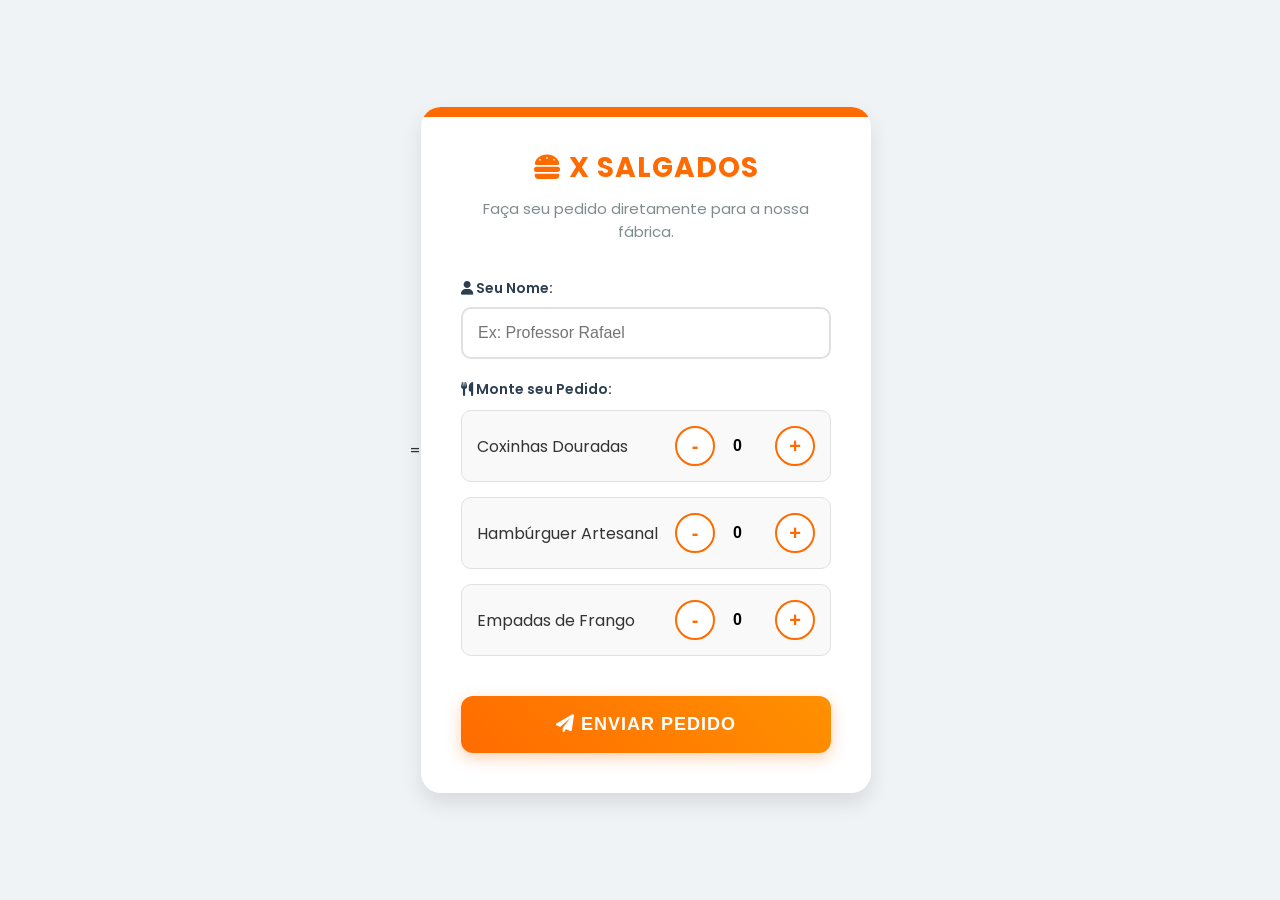
==== index.html @ 655c5679 "Add files via upload" ====
=<!DOCTYPE html>
<html lang="pt-BR">
<head>
    <meta charset="UTF-8">
    <meta name="viewport" content="width=device-width, initial-scale=1.0">
    <title>X Salgados - Portal do Cliente</title>
    <link href="https://fonts.googleapis.com/css2?family=Poppins:wght@400;600;700&display=swap" rel="stylesheet">
    <link rel="stylesheet" href="https://cdnjs.cloudflare.com/ajax/libs/font-awesome/6.0.0/css/all.min.css">
    <link rel="stylesheet" href="style.css">
</head>
<body>

    <div class="container">
        <h2><i class="fas fa-hamburger"></i> X Salgados</h2>
        <p class="subtitle">Faça seu pedido diretamente para a nossa fábrica.</p>

        <form id="formPedido">
            <div class="form-group">
                <label for="nomeCliente"><i class="fas fa-user"></i> Seu Nome:</label>
                <input type="text" id="nomeCliente" placeholder="Ex: Professor Rafael" required>
            </div>

            <div class="form-group">
                <label><i class="fas fa-utensils"></i> Monte seu Pedido:</label>
                
                <div class="cardapio-lista">
                    <div class="menu-item" data-nome="Coxinhas Douradas">
                        <div class="item-info">
                            <span class="item-nome">Coxinhas Douradas</span>
                        </div>
                        <div class="item-controles">
                            <button type="button" class="btn-qtd" onclick="mudarQtd(this, -1)">-</button>
                            <input type="number" class="input-qtd" value="0" readonly>
                            <button type="button" class="btn-qtd" onclick="mudarQtd(this, 1)">+</button>
                        </div>
                    </div>

                    <div class="menu-item" data-nome="Hambúrguer Artesanal">
                        <div class="item-info">
                            <span class="item-nome">Hambúrguer Artesanal</span>
                        </div>
                        <div class="item-controles">
                            <button type="button" class="btn-qtd" onclick="mudarQtd(this, -1)">-</button>
                            <input type="number" class="input-qtd" value="0" readonly>
                            <button type="button" class="btn-qtd" onclick="mudarQtd(this, 1)">+</button>
                        </div>
                    </div>

                    <div class="menu-item" data-nome="Empadas de Frango">
                        <div class="item-info">
                            <span class="item-nome">Empadas de Frango</span>
                        </div>
                        <div class="item-controles">
                            <button type="button" class="btn-qtd" onclick="mudarQtd(this, -1)">-</button>
                            <input type="number" class="input-qtd" value="0" readonly>
                            <button type="button" class="btn-qtd" onclick="mudarQtd(this, 1)">+</button>
                        </div>
                    </div>
                </div>
            </div>

            <button type="submit"><i class="fas fa-paper-plane"></i> Enviar Pedido</button>
        </form>

        <div id="telaSucesso">
            <div class="success-icon"><i class="fas fa-motorcycle"></i></div>
            <h3>Pedido a Caminho!</h3>
            <div id="infoPedidoGerado"></div>
            
            <div class="tracking-container">
                <div class="step active" id="step-1">
                    <div class="step-icon"><i class="fas fa-file-invoice"></i></div>
                    <div class="step-text">Pedido Recebido</div>
                </div>
                <div class="step" id="step-2">
                    <div class="step-icon"><i class="fas fa-fire-burner"></i></div>
                    <div class="step-text">Preparando (Cozinha)</div>
                </div>
                <div class="step" id="step-3">
                    <div class="step-icon"><i class="fas fa-box-open"></i></div>
                    <div class="step-text">Finalizando (Embalagem)</div>
                </div>
                <div class="step" id="step-4">
                    <div class="step-icon"><i class="fas fa-helmet-safety"></i></div>
                    <div class="step-text">Aguardando Motoboy</div>
                </div>
            </div>
        </div>
    </div>

    <script src="script.js"></script>
</body>
</html>
---- style.css ----
/* Configurações Globais - Aparência Moderna */
:root {
    --primary-color: #ff6b00; /* Laranja X Salgados Vibrante */
    --secondary-color: #2c3e50; /* Azul Escuro Profissional */
    --success-color: #2ecc71; /* Verde Sucesso */
    --background-color: #f0f3f5;
    --card-background: #ffffff;
    --text-color: #333333;
    --shadow: 0 10px 20px rgba(0,0,0,0.1);
}

* {
    box-sizing: border-box;
    margin: 0;
    padding: 0;
}

body {
    font-family: 'Poppins', sans-serif;
    background-color: var(--background-color);
    color: var(--text-color);
    display: flex;
    justify-content: center;
    align-items: center;
    min-height: 100vh;
    padding: 20px;
}

.container {
    background-color: var(--card-background);
    padding: 40px;
    border-radius: 20px;
    box-shadow: var(--shadow);
    width: 100%;
    max-width: 450px;
    text-align: center;
    position: relative;
    overflow: hidden;
}

.container::before {
    content: '';
    position: absolute;
    top: 0;
    left: 0;
    width: 100%;
    height: 10px;
    background-color: var(--primary-color);
}

h2 {
    color: var(--primary-color);
    font-size: 28px;
    font-weight: 700;
    margin-bottom: 8px;
    text-transform: uppercase;
    letter-spacing: 1px;
}

p.subtitle {
    color: #7f8c8d;
    font-size: 15px;
    margin-bottom: 35px;
}

.form-group {
    text-align: left;
    margin-bottom: 20px;
}

label {
    font-weight: 600;
    color: var(--secondary-color);
    display: block;
    margin-bottom: 8px;
    font-size: 14px;
}

input[type="text"] {
    width: 100%;
    padding: 15px;
    border: 2px solid #e0e0e0;
    border-radius: 10px;
    font-size: 16px;
    transition: border-color 0.3s ease;
}

input[type="text"]:focus {
    border-color: var(--primary-color);
    outline: none;
}

/* Botão Enviar Grandioso */
button[type="submit"] {
    width: 100%;
    background: linear-gradient(45deg, var(--primary-color), #ff9100);
    color: white;
    border: none;
    padding: 18px;
    margin-top: 20px;
    border-radius: 12px;
    font-size: 18px;
    font-weight: 700;
    cursor: pointer;
    text-transform: uppercase;
    letter-spacing: 1px;
    box-shadow: 0 5px 15px rgba(255, 107, 0, 0.3);
    transition: all 0.3s ease;
}

button[type="submit"]:hover {
    transform: translateY(-3px);
    box-shadow: 0 8px 20px rgba(255, 107, 0, 0.4);
}

/* --- ESTILOS DO CARDÁPIO (+ e -) --- */
.cardapio-lista {
    display: flex;
    flex-direction: column;
    gap: 15px;
    margin-top: 10px;
}

.menu-item {
    display: flex;
    justify-content: space-between;
    align-items: center;
    background-color: #f9f9f9;
    padding: 15px;
    border-radius: 10px;
    border: 1px solid #e0e0e0;
}

.item-nome .item-controles {
    display: flex; /* Isso faz ficarem na mesma linha */
    align-items: center;
    gap: 15px; /* Espaço entre os botões */
}

.btn-qtd {
    width: 40px !important; /* Força o tamanho pequeno */
    height: 40px !important; /* Força o tamanho pequeno */
    border-radius: 50%;
    background-color: white;
    color: var(--primary-color);
    border: 2px solid var(--primary-color);
    font-size: 24px;
    font-weight: bold;
    display: flex;
    justify-content: center;
    align-items: center;
    cursor: pointer;
    padding: 0;
    margin: 0;
}

.input-qtd {
    width: 40px;
    text-align: center;
    font-size: 18px;
    font-weight: bold;
    border: none;
    background: transparent;
}

.item-controles {
    display: flex;
    align-items: center;
    gap: 10px;
}

.btn-qtd {
    width: 35px;
    height: 35px;
    border-radius: 50%;
    background-color: white;
    color: var(--primary-color);
    border: 2px solid var(--primary-color);
    font-size: 20px;
    font-weight: bold;
    display: flex;
    justify-content: center;
    align-items: center;
    cursor: pointer;
    padding: 0;
    margin: 0;
}

.btn-qtd:hover {
    background-color: var(--primary-color);
    color: white;
}

.input-qtd {
    width: 40px;
    text-align: center;
    font-size: 16px;
    font-weight: bold;
    border: none;
    background: transparent;
}

/* --- ANIMAÇÕES E TELA DE SUCESSO --- */
@keyframes slideIn {
    from { opacity: 0; transform: translateY(20px); }
    to { opacity: 1; transform: translateY(0); }
}

#formPedido, #telaSucesso {
    animation: slideIn 0.5s ease-out;
}

#telaSucesso {
    display: none;
    padding: 20px 0;
}

#telaSucesso h3 {
    color: var(--success-color);
    font-size: 24px;
    margin-bottom: 15px;
}

#infoPedidoGerado {
    font-size: 16px;
    color: var(--secondary-color);
    line-height: 1.6;
    margin-bottom: 20px;
    background-color: #f9f9f9;
    padding: 15px;
    border-radius: 10px;
    border: 1px solid #e0e0e0;
    text-align: left;
}

.success-icon {
    font-size: 60px;
    color: var(--success-color);
    margin-bottom: 15px;
}

/* --- ESTILOS DO RASTREAMENTO (TRACKING IFOOD) --- */
.tracking-container {
    margin-top: 30px;
    text-align: left;
    position: relative;
    padding-left: 20px;
}

.tracking-container::before {
    content: '';
    position: absolute;
    left: 35px;
    top: 10px;
    bottom: 30px;
    width: 3px;
    background-color: #e0e0e0;
    z-index: 1;
}

.step {
    display: flex;
    align-items: center;
    margin-bottom: 25px;
    position: relative;
    z-index: 2;
    opacity: 0.4;
    transition: all 0.5s ease;
}

.step.active {
    opacity: 1;
}

.step-icon {
    width: 32px;
    height: 32px;
    background-color: #e0e0e0;
    color: white;
    border-radius: 50%;
    display: flex;
    justify-content: center;
    align-items: center;
    margin-right: 15px;
    font-size: 14px;
    transition: all 0.5s ease;
}

.step.active .step-icon {
    background-color: var(--primary-color);
    box-shadow: 0 0 10px rgba(255, 107, 0, 0.4);
    transform: scale(1.1);
}

.step#step-4.active .step-icon {
    background-color: var(--success-color);
    box-shadow: 0 0 10px rgba(46, 204, 113, 0.4);
}

.step-text {
    font-weight: 600;
    color: var(--secondary-color);
    font-size: 15px;
}
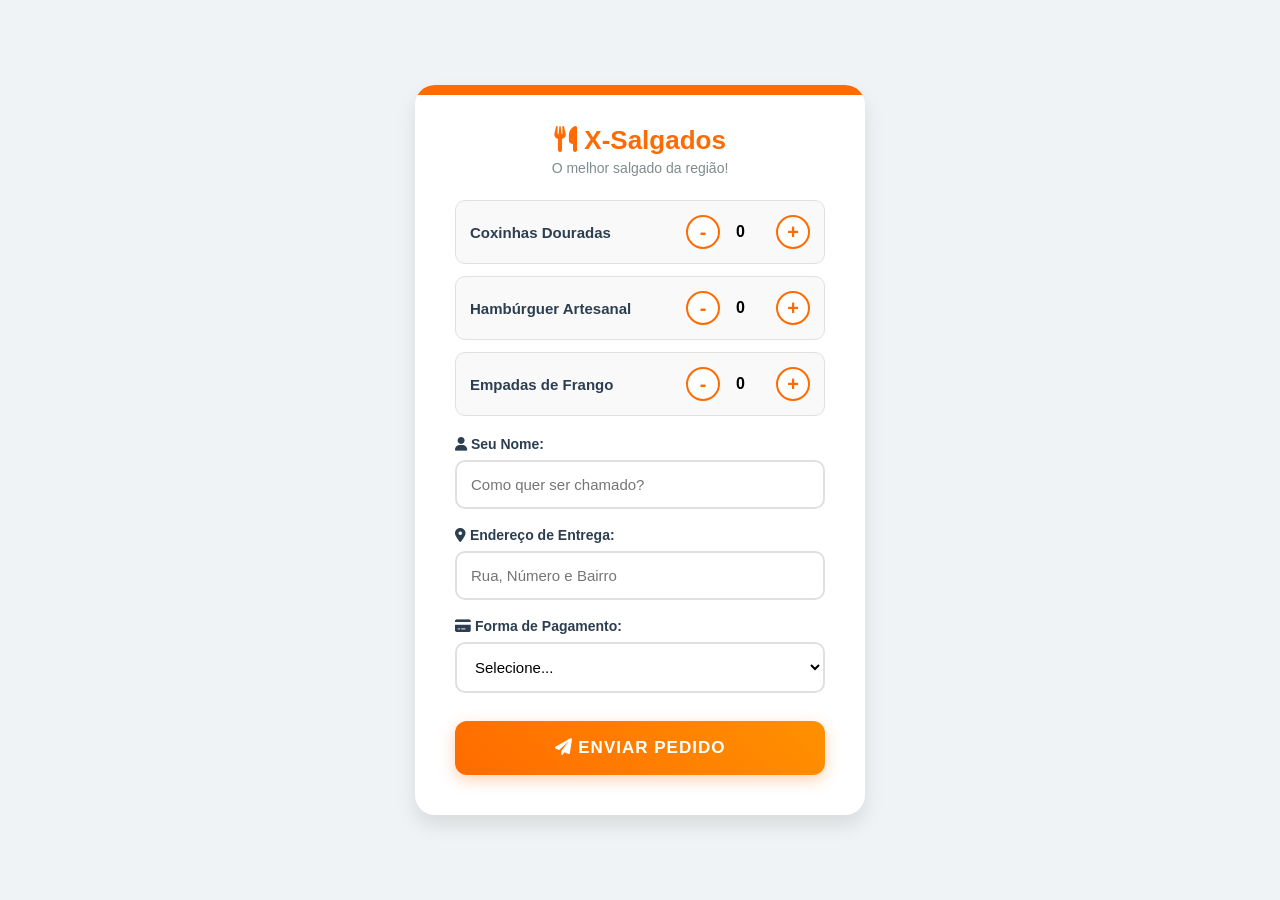
==== commit 0441502d: "Add files via upload" ====
--- a/index.html
+++ b/index.html
@@ -1,93 +1,124 @@
-=<!DOCTYPE html>
-<html lang="pt-BR">
-<head>
-    <meta charset="UTF-8">
-    <meta name="viewport" content="width=device-width, initial-scale=1.0">
-    <title>X Salgados - Portal do Cliente</title>
-    <link href="https://fonts.googleapis.com/css2?family=Poppins:wght@400;600;700&display=swap" rel="stylesheet">
-    <link rel="stylesheet" href="https://cdnjs.cloudflare.com/ajax/libs/font-awesome/6.0.0/css/all.min.css">
-    <link rel="stylesheet" href="style.css">
-</head>
-<body>
-
-    <div class="container">
-        <h2><i class="fas fa-hamburger"></i> X Salgados</h2>
-        <p class="subtitle">Faça seu pedido diretamente para a nossa fábrica.</p>
-
-        <form id="formPedido">
-            <div class="form-group">
-                <label for="nomeCliente"><i class="fas fa-user"></i> Seu Nome:</label>
-                <input type="text" id="nomeCliente" placeholder="Ex: Professor Rafael" required>
-            </div>
-
-            <div class="form-group">
-                <label><i class="fas fa-utensils"></i> Monte seu Pedido:</label>
-                
-                <div class="cardapio-lista">
-                    <div class="menu-item" data-nome="Coxinhas Douradas">
-                        <div class="item-info">
-                            <span class="item-nome">Coxinhas Douradas</span>
-                        </div>
-                        <div class="item-controles">
-                            <button type="button" class="btn-qtd" onclick="mudarQtd(this, -1)">-</button>
-                            <input type="number" class="input-qtd" value="0" readonly>
-                            <button type="button" class="btn-qtd" onclick="mudarQtd(this, 1)">+</button>
-                        </div>
-                    </div>
-
-                    <div class="menu-item" data-nome="Hambúrguer Artesanal">
-                        <div class="item-info">
-                            <span class="item-nome">Hambúrguer Artesanal</span>
-                        </div>
-                        <div class="item-controles">
-                            <button type="button" class="btn-qtd" onclick="mudarQtd(this, -1)">-</button>
-                            <input type="number" class="input-qtd" value="0" readonly>
-                            <button type="button" class="btn-qtd" onclick="mudarQtd(this, 1)">+</button>
-                        </div>
-                    </div>
-
-                    <div class="menu-item" data-nome="Empadas de Frango">
-                        <div class="item-info">
-                            <span class="item-nome">Empadas de Frango</span>
-                        </div>
-                        <div class="item-controles">
-                            <button type="button" class="btn-qtd" onclick="mudarQtd(this, -1)">-</button>
-                            <input type="number" class="input-qtd" value="0" readonly>
-                            <button type="button" class="btn-qtd" onclick="mudarQtd(this, 1)">+</button>
-                        </div>
-                    </div>
-                </div>
-            </div>
-
-            <button type="submit"><i class="fas fa-paper-plane"></i> Enviar Pedido</button>
-        </form>
-
-        <div id="telaSucesso">
-            <div class="success-icon"><i class="fas fa-motorcycle"></i></div>
-            <h3>Pedido a Caminho!</h3>
-            <div id="infoPedidoGerado"></div>
-            
-            <div class="tracking-container">
-                <div class="step active" id="step-1">
-                    <div class="step-icon"><i class="fas fa-file-invoice"></i></div>
-                    <div class="step-text">Pedido Recebido</div>
-                </div>
-                <div class="step" id="step-2">
-                    <div class="step-icon"><i class="fas fa-fire-burner"></i></div>
-                    <div class="step-text">Preparando (Cozinha)</div>
-                </div>
-                <div class="step" id="step-3">
-                    <div class="step-icon"><i class="fas fa-box-open"></i></div>
-                    <div class="step-text">Finalizando (Embalagem)</div>
-                </div>
-                <div class="step" id="step-4">
-                    <div class="step-icon"><i class="fas fa-helmet-safety"></i></div>
-                    <div class="step-text">Aguardando Motoboy</div>
-                </div>
-            </div>
-        </div>
-    </div>
-
-    <script src="script.js"></script>
-</body>
-</html>+<!DOCTYPE html>
+<html lang="pt-BR">
+<head>
+    <meta charset="UTF-8">
+    <meta name="viewport" content="width=device-width, initial-scale=1.0">
+    <title>X-Salgados - Pedido Online</title>
+    <link rel="stylesheet" href="style.css">
+    <link rel="stylesheet" href="https://cdnjs.cloudflare.com/ajax/libs/font-awesome/6.0.0/css/all.min.css">
+</head>
+<body>
+    <div class="container">
+        <header>
+            <h1><i class="fas fa-utensils"></i> X-Salgados</h1>
+            <p>O melhor salgado da região!</p>
+        </header>
+
+        <form id="formPedido">
+            <div class="cardapio-lista">
+                <div class="menu-item" data-nome="Coxinhas Douradas">
+                    <div class="item-info"><h3>Coxinhas Douradas</h3></div>
+                    <div class="item-controles">
+                        <button type="button" class="btn-qtd" onclick="mudarQtd(this, -1)">-</button>
+                        <input type="number" class="input-qtd" value="0" readonly>
+                        <button type="button" class="btn-qtd" onclick="mudarQtd(this, 1)">+</button>
+                    </div>
+                </div>
+                <div class="menu-item" data-nome="Hambúrguer Artesanal">
+                    <div class="item-info"><h3>Hambúrguer Artesanal</h3></div>
+                    <div class="item-controles">
+                        <button type="button" class="btn-qtd" onclick="mudarQtd(this, -1)">-</button>
+                        <input type="number" class="input-qtd" value="0" readonly>
+                        <button type="button" class="btn-qtd" onclick="mudarQtd(this, 1)">+</button>
+                    </div>
+                </div>
+                <div class="menu-item" data-nome="Empadas de Frango">
+                    <div class="item-info"><h3>Empadas de Frango</h3></div>
+                    <div class="item-controles">
+                        <button type="button" class="btn-qtd" onclick="mudarQtd(this, -1)">-</button>
+                        <input type="number" class="input-qtd" value="0" readonly>
+                        <button type="button" class="btn-qtd" onclick="mudarQtd(this, 1)">+</button>
+                    </div>
+                </div>
+            </div>
+
+            <div class="dados-cliente">
+                <div class="form-group">
+                    <label><i class="fas fa-user"></i> Seu Nome:</label>
+                    <input type="text" id="nomeCliente" placeholder="Como quer ser chamado?" required>
+                </div>
+                <div class="form-group">
+                    <label><i class="fas fa-map-marker-alt"></i> Endereço de Entrega:</label>
+                    <input type="text" id="enderecoCliente" placeholder="Rua, Número e Bairro" required>
+                </div>
+                <div class="form-group">
+                    <label><i class="fas fa-credit-card"></i> Forma de Pagamento:</label>
+                    <select id="pagamento" required onchange="mostrarInfoPagamento(this.value)">
+                        <option value="">Selecione...</option>
+                        <option value="Pix">Pix</option>
+                        <option value="Cartão (Maquininha)">Cartão (Maquininha)</option>
+                        <option value="Dinheiro">Dinheiro</option>
+                    </select>
+                </div>
+
+                <!-- BLOCO PIX -->
+                <div id="bloco-pix" class="bloco-pagamento" style="display:none;">
+                    <div class="pix-box">
+                        <div class="pix-topo">💸 Pague via Pix</div>
+                        <p class="pix-label">Chave Pix (Celular):</p>
+                        <div class="pix-chave-container">
+                            <span id="pix-chave" class="pix-chave">11999999999</span>
+                            <button type="button" class="btn-copiar" onclick="copiarPix()">
+                                <i class="fas fa-copy"></i> Copiar
+                            </button>
+                        </div>
+                        <p class="pix-nome">Favorecido: <strong>X-Salgados SENAI</strong></p>
+                        <p class="pix-aviso">⚠️ Envie o comprovante pelo WhatsApp após pagar</p>
+                    </div>
+                </div>
+
+                <!-- BLOCO CARTÃO -->
+                <div id="bloco-cartao" class="bloco-pagamento" style="display:none;">
+                    <div class="info-box cartao-box">
+                        <i class="fas fa-credit-card"></i>
+                        <p>A maquininha será levada pelo entregador.<br><strong>Débito e Crédito aceitos!</strong></p>
+                    </div>
+                </div>
+
+                <!-- BLOCO DINHEIRO -->
+                <div id="bloco-dinheiro" class="bloco-pagamento" style="display:none;">
+                    <div class="info-box dinheiro-box">
+                        <i class="fas fa-money-bill-wave"></i>
+                        <p>Pagamento na entrega em dinheiro.</p>
+                    </div>
+                    <div class="form-group" style="margin-top:12px;">
+                        <label>Troco para quanto? <span style="color:#999;font-weight:400">(opcional)</span></label>
+                        <input type="text" id="trocoCliente" placeholder="Ex: R$ 50,00">
+                    </div>
+                </div>
+            </div>
+
+            <button type="submit" class="btn-enviar">
+                <i class="fas fa-paper-plane"></i> Enviar Pedido
+            </button>
+        </form>
+
+        <!-- TELA DE SUCESSO -->
+        <div id="telaSucesso" style="display: none; text-align: center;">
+            <div class="sucesso-icon">✅</div>
+            <h2>Pedido Recebido!</h2>
+            <div id="infoPedidoGerado" class="info-final"></div>
+            <div id="instrucao-pagamento" class="instrucao-pagamento"></div>
+
+            <div class="rastreio">
+                <div class="step active" id="step-1"><span>1</span> Pedido Recebido</div>
+                <div class="step" id="step-2"><span>2</span> Na Cozinha</div>
+                <div class="step" id="step-3"><span>3</span> Saiu para Entrega</div>
+                <div class="step" id="step-4"><span>4</span> Entregue!</div>
+            </div>
+        </div>
+    </div>
+
+    <script src="script.js"></script>
+</body>
+</html>
--- a/style.css
+++ b/style.css
@@ -1,304 +1,343 @@
-/* Configurações Globais - Aparência Moderna */
-:root {
-    --primary-color: #ff6b00; /* Laranja X Salgados Vibrante */
-    --secondary-color: #2c3e50; /* Azul Escuro Profissional */
-    --success-color: #2ecc71; /* Verde Sucesso */
-    --background-color: #f0f3f5;
-    --card-background: #ffffff;
-    --text-color: #333333;
-    --shadow: 0 10px 20px rgba(0,0,0,0.1);
-}
-
-* {
-    box-sizing: border-box;
-    margin: 0;
-    padding: 0;
-}
-
-body {
-    font-family: 'Poppins', sans-serif;
-    background-color: var(--background-color);
-    color: var(--text-color);
-    display: flex;
-    justify-content: center;
-    align-items: center;
-    min-height: 100vh;
-    padding: 20px;
-}
-
-.container {
-    background-color: var(--card-background);
-    padding: 40px;
-    border-radius: 20px;
-    box-shadow: var(--shadow);
-    width: 100%;
-    max-width: 450px;
-    text-align: center;
-    position: relative;
-    overflow: hidden;
-}
-
-.container::before {
-    content: '';
-    position: absolute;
-    top: 0;
-    left: 0;
-    width: 100%;
-    height: 10px;
-    background-color: var(--primary-color);
-}
-
-h2 {
-    color: var(--primary-color);
-    font-size: 28px;
-    font-weight: 700;
-    margin-bottom: 8px;
-    text-transform: uppercase;
-    letter-spacing: 1px;
-}
-
-p.subtitle {
-    color: #7f8c8d;
-    font-size: 15px;
-    margin-bottom: 35px;
-}
-
-.form-group {
-    text-align: left;
-    margin-bottom: 20px;
-}
-
-label {
-    font-weight: 600;
-    color: var(--secondary-color);
-    display: block;
-    margin-bottom: 8px;
-    font-size: 14px;
-}
-
-input[type="text"] {
-    width: 100%;
-    padding: 15px;
-    border: 2px solid #e0e0e0;
-    border-radius: 10px;
-    font-size: 16px;
-    transition: border-color 0.3s ease;
-}
-
-input[type="text"]:focus {
-    border-color: var(--primary-color);
-    outline: none;
-}
-
-/* Botão Enviar Grandioso */
-button[type="submit"] {
-    width: 100%;
-    background: linear-gradient(45deg, var(--primary-color), #ff9100);
-    color: white;
-    border: none;
-    padding: 18px;
-    margin-top: 20px;
-    border-radius: 12px;
-    font-size: 18px;
-    font-weight: 700;
-    cursor: pointer;
-    text-transform: uppercase;
-    letter-spacing: 1px;
-    box-shadow: 0 5px 15px rgba(255, 107, 0, 0.3);
-    transition: all 0.3s ease;
-}
-
-button[type="submit"]:hover {
-    transform: translateY(-3px);
-    box-shadow: 0 8px 20px rgba(255, 107, 0, 0.4);
-}
-
-/* --- ESTILOS DO CARDÁPIO (+ e -) --- */
-.cardapio-lista {
-    display: flex;
-    flex-direction: column;
-    gap: 15px;
-    margin-top: 10px;
-}
-
-.menu-item {
-    display: flex;
-    justify-content: space-between;
-    align-items: center;
-    background-color: #f9f9f9;
-    padding: 15px;
-    border-radius: 10px;
-    border: 1px solid #e0e0e0;
-}
-
-.item-nome .item-controles {
-    display: flex; /* Isso faz ficarem na mesma linha */
-    align-items: center;
-    gap: 15px; /* Espaço entre os botões */
-}
-
-.btn-qtd {
-    width: 40px !important; /* Força o tamanho pequeno */
-    height: 40px !important; /* Força o tamanho pequeno */
-    border-radius: 50%;
-    background-color: white;
-    color: var(--primary-color);
-    border: 2px solid var(--primary-color);
-    font-size: 24px;
-    font-weight: bold;
-    display: flex;
-    justify-content: center;
-    align-items: center;
-    cursor: pointer;
-    padding: 0;
-    margin: 0;
-}
-
-.input-qtd {
-    width: 40px;
-    text-align: center;
-    font-size: 18px;
-    font-weight: bold;
-    border: none;
-    background: transparent;
-}
-
-.item-controles {
-    display: flex;
-    align-items: center;
-    gap: 10px;
-}
-
-.btn-qtd {
-    width: 35px;
-    height: 35px;
-    border-radius: 50%;
-    background-color: white;
-    color: var(--primary-color);
-    border: 2px solid var(--primary-color);
-    font-size: 20px;
-    font-weight: bold;
-    display: flex;
-    justify-content: center;
-    align-items: center;
-    cursor: pointer;
-    padding: 0;
-    margin: 0;
-}
-
-.btn-qtd:hover {
-    background-color: var(--primary-color);
-    color: white;
-}
-
-.input-qtd {
-    width: 40px;
-    text-align: center;
-    font-size: 16px;
-    font-weight: bold;
-    border: none;
-    background: transparent;
-}
-
-/* --- ANIMAÇÕES E TELA DE SUCESSO --- */
-@keyframes slideIn {
-    from { opacity: 0; transform: translateY(20px); }
-    to { opacity: 1; transform: translateY(0); }
-}
-
-#formPedido, #telaSucesso {
-    animation: slideIn 0.5s ease-out;
-}
-
-#telaSucesso {
-    display: none;
-    padding: 20px 0;
-}
-
-#telaSucesso h3 {
-    color: var(--success-color);
-    font-size: 24px;
-    margin-bottom: 15px;
-}
-
-#infoPedidoGerado {
-    font-size: 16px;
-    color: var(--secondary-color);
-    line-height: 1.6;
-    margin-bottom: 20px;
-    background-color: #f9f9f9;
-    padding: 15px;
-    border-radius: 10px;
-    border: 1px solid #e0e0e0;
-    text-align: left;
-}
-
-.success-icon {
-    font-size: 60px;
-    color: var(--success-color);
-    margin-bottom: 15px;
-}
-
-/* --- ESTILOS DO RASTREAMENTO (TRACKING IFOOD) --- */
-.tracking-container {
-    margin-top: 30px;
-    text-align: left;
-    position: relative;
-    padding-left: 20px;
-}
-
-.tracking-container::before {
-    content: '';
-    position: absolute;
-    left: 35px;
-    top: 10px;
-    bottom: 30px;
-    width: 3px;
-    background-color: #e0e0e0;
-    z-index: 1;
-}
-
-.step {
-    display: flex;
-    align-items: center;
-    margin-bottom: 25px;
-    position: relative;
-    z-index: 2;
-    opacity: 0.4;
-    transition: all 0.5s ease;
-}
-
-.step.active {
-    opacity: 1;
-}
-
-.step-icon {
-    width: 32px;
-    height: 32px;
-    background-color: #e0e0e0;
-    color: white;
-    border-radius: 50%;
-    display: flex;
-    justify-content: center;
-    align-items: center;
-    margin-right: 15px;
-    font-size: 14px;
-    transition: all 0.5s ease;
-}
-
-.step.active .step-icon {
-    background-color: var(--primary-color);
-    box-shadow: 0 0 10px rgba(255, 107, 0, 0.4);
-    transform: scale(1.1);
-}
-
-.step#step-4.active .step-icon {
-    background-color: var(--success-color);
-    box-shadow: 0 0 10px rgba(46, 204, 113, 0.4);
-}
-
-.step-text {
-    font-weight: 600;
-    color: var(--secondary-color);
-    font-size: 15px;
-}+/* Configurações Globais */
+:root {
+    --primary-color: #ff6b00;
+    --secondary-color: #2c3e50;
+    --success-color: #2ecc71;
+    --background-color: #f0f3f5;
+    --card-background: #ffffff;
+    --text-color: #333333;
+    --shadow: 0 10px 20px rgba(0,0,0,0.1);
+}
+
+* { box-sizing: border-box; margin: 0; padding: 0; }
+
+body {
+    font-family: 'Poppins', sans-serif;
+    background-color: var(--background-color);
+    color: var(--text-color);
+    display: flex;
+    justify-content: center;
+    align-items: center;
+    min-height: 100vh;
+    padding: 20px;
+}
+
+.container {
+    background-color: var(--card-background);
+    padding: 40px;
+    border-radius: 20px;
+    box-shadow: var(--shadow);
+    width: 100%;
+    max-width: 450px;
+    text-align: center;
+    position: relative;
+    overflow: hidden;
+}
+
+.container::before {
+    content: '';
+    position: absolute;
+    top: 0; left: 0;
+    width: 100%;
+    height: 10px;
+    background-color: var(--primary-color);
+}
+
+header h1 { color: var(--primary-color); font-size: 26px; margin-bottom: 4px; }
+header p { color: #7f8c8d; font-size: 14px; margin-bottom: 24px; }
+
+.form-group { text-align: left; margin-bottom: 18px; }
+
+label {
+    font-weight: 600;
+    color: var(--secondary-color);
+    display: block;
+    margin-bottom: 8px;
+    font-size: 14px;
+}
+
+input[type="text"], select {
+    width: 100%;
+    padding: 14px;
+    border: 2px solid #e0e0e0;
+    border-radius: 10px;
+    font-size: 15px;
+    transition: border-color 0.3s ease;
+    background: white;
+    font-family: inherit;
+}
+
+input[type="text"]:focus, select:focus {
+    border-color: var(--primary-color);
+    outline: none;
+}
+
+/* CARDÁPIO */
+.cardapio-lista {
+    display: flex;
+    flex-direction: column;
+    gap: 12px;
+    margin-bottom: 20px;
+}
+
+.menu-item {
+    display: flex;
+    justify-content: space-between;
+    align-items: center;
+    background-color: #f9f9f9;
+    padding: 14px;
+    border-radius: 10px;
+    border: 1px solid #e0e0e0;
+}
+
+.menu-item h3 { font-size: 15px; color: var(--secondary-color); }
+
+.item-controles { display: flex; align-items: center; gap: 10px; }
+
+.btn-qtd {
+    width: 34px;
+    height: 34px;
+    border-radius: 50%;
+    background-color: white;
+    color: var(--primary-color);
+    border: 2px solid var(--primary-color);
+    font-size: 20px;
+    font-weight: bold;
+    display: flex;
+    justify-content: center;
+    align-items: center;
+    cursor: pointer;
+    padding: 0;
+    transition: all 0.2s;
+}
+
+.btn-qtd:hover { background-color: var(--primary-color); color: white; }
+
+.input-qtd {
+    width: 36px;
+    text-align: center;
+    font-size: 16px;
+    font-weight: bold;
+    border: none;
+    background: transparent;
+}
+
+/* BOTÃO ENVIAR */
+.btn-enviar {
+    width: 100%;
+    background: linear-gradient(45deg, var(--primary-color), #ff9100);
+    color: white;
+    border: none;
+    padding: 17px;
+    margin-top: 10px;
+    border-radius: 12px;
+    font-size: 17px;
+    font-weight: 700;
+    cursor: pointer;
+    text-transform: uppercase;
+    letter-spacing: 1px;
+    box-shadow: 0 5px 15px rgba(255, 107, 0, 0.3);
+    transition: all 0.3s ease;
+    font-family: inherit;
+}
+
+.btn-enviar:hover {
+    transform: translateY(-3px);
+    box-shadow: 0 8px 20px rgba(255, 107, 0, 0.4);
+}
+
+/* BLOCOS DE PAGAMENTO */
+.bloco-pagamento {
+    margin-bottom: 14px;
+    animation: fadeIn 0.3s ease;
+}
+
+@keyframes fadeIn {
+    from { opacity: 0; transform: translateY(-6px); }
+    to { opacity: 1; transform: translateY(0); }
+}
+
+/* PIX */
+.pix-box {
+    background: linear-gradient(135deg, #f0fff4, #e6ffed);
+    border: 2px solid #2ecc71;
+    border-radius: 12px;
+    padding: 16px;
+    text-align: center;
+}
+
+.pix-topo {
+    font-size: 15px;
+    font-weight: 700;
+    color: #1a8a4a;
+    margin-bottom: 10px;
+}
+
+.pix-label { font-size: 12px; color: #555; margin-bottom: 6px; }
+
+.pix-chave-container {
+    display: flex;
+    align-items: center;
+    justify-content: center;
+    gap: 10px;
+    margin-bottom: 8px;
+}
+
+.pix-chave {
+    font-size: 20px;
+    font-weight: 700;
+    color: #1a8a4a;
+    letter-spacing: 1px;
+}
+
+.btn-copiar {
+    background: #2ecc71;
+    color: white;
+    border: none;
+    padding: 7px 14px;
+    border-radius: 8px;
+    cursor: pointer;
+    font-size: 13px;
+    font-weight: 600;
+    transition: all 0.2s;
+    font-family: inherit;
+}
+
+.btn-copiar:hover { background: #27ae60; transform: scale(1.05); }
+
+.pix-nome { font-size: 13px; color: #444; margin-bottom: 6px; }
+
+.pix-aviso {
+    font-size: 12px;
+    color: #e67e22;
+    font-weight: 600;
+    background: #fff8f0;
+    padding: 6px 10px;
+    border-radius: 6px;
+    margin-top: 6px;
+}
+
+/* CARTÃO & DINHEIRO */
+.info-box {
+    border-radius: 12px;
+    padding: 16px;
+    display: flex;
+    align-items: center;
+    gap: 14px;
+    text-align: left;
+    font-size: 14px;
+}
+
+.cartao-box { background: #eef2ff; border: 2px solid #4f76f6; color: #1a3bb8; }
+.cartao-box i { font-size: 26px; color: #4f76f6; flex-shrink: 0; }
+
+.dinheiro-box { background: #fffbea; border: 2px solid #f1c40f; color: #7d6008; }
+.dinheiro-box i { font-size: 26px; color: #d4ac0d; flex-shrink: 0; }
+
+/* INSTRUÇÕES PÓS-PEDIDO */
+.instrucao-pagamento { margin: 12px 0; font-size: 14px; }
+
+.instrucao-pix {
+    background: #f0fff4;
+    border: 2px solid #2ecc71;
+    border-radius: 10px;
+    padding: 13px;
+    color: #1a8a4a;
+    font-weight: 600;
+    line-height: 1.6;
+}
+
+.instrucao-cartao {
+    background: #eef2ff;
+    border: 2px solid #4f76f6;
+    border-radius: 10px;
+    padding: 13px;
+    color: #1a3bb8;
+    font-weight: 600;
+}
+
+.instrucao-dinheiro {
+    background: #fffbea;
+    border: 2px solid #f1c40f;
+    border-radius: 10px;
+    padding: 13px;
+    color: #7d6008;
+    font-weight: 600;
+    line-height: 1.6;
+}
+
+/* TELA DE SUCESSO */
+@keyframes slideIn {
+    from { opacity: 0; transform: translateY(20px); }
+    to { opacity: 1; transform: translateY(0); }
+}
+
+#formPedido, #telaSucesso { animation: slideIn 0.5s ease-out; }
+
+.sucesso-icon { font-size: 56px; margin-bottom: 10px; }
+
+#telaSucesso h2 {
+    color: var(--primary-color);
+    font-size: 24px;
+    margin-bottom: 14px;
+}
+
+#infoPedidoGerado {
+    font-size: 15px;
+    color: var(--secondary-color);
+    line-height: 1.7;
+    margin-bottom: 12px;
+    background-color: #f9f9f9;
+    padding: 15px;
+    border-radius: 10px;
+    border: 1px solid #e0e0e0;
+    text-align: left;
+}
+
+/* RASTREAMENTO */
+.rastreio {
+    margin-top: 20px;
+    display: flex;
+    flex-direction: column;
+    gap: 14px;
+    text-align: left;
+}
+
+.step {
+    display: flex;
+    align-items: center;
+    gap: 12px;
+    opacity: 0.3;
+    transition: all 0.5s ease;
+    font-weight: 600;
+    font-size: 15px;
+    color: var(--secondary-color);
+}
+
+.step span {
+    width: 32px;
+    height: 32px;
+    background: #ddd;
+    border-radius: 50%;
+    display: flex;
+    justify-content: center;
+    align-items: center;
+    font-weight: bold;
+    color: white;
+    font-size: 14px;
+    flex-shrink: 0;
+    transition: all 0.5s ease;
+}
+
+.step.active { opacity: 1; }
+
+.step.active span {
+    background-color: var(--primary-color);
+    box-shadow: 0 0 10px rgba(255, 107, 0, 0.4);
+    transform: scale(1.1);
+}
+
+.step#step-4.active span {
+    background-color: var(--success-color);
+    box-shadow: 0 0 10px rgba(46, 204, 113, 0.4);
+}
